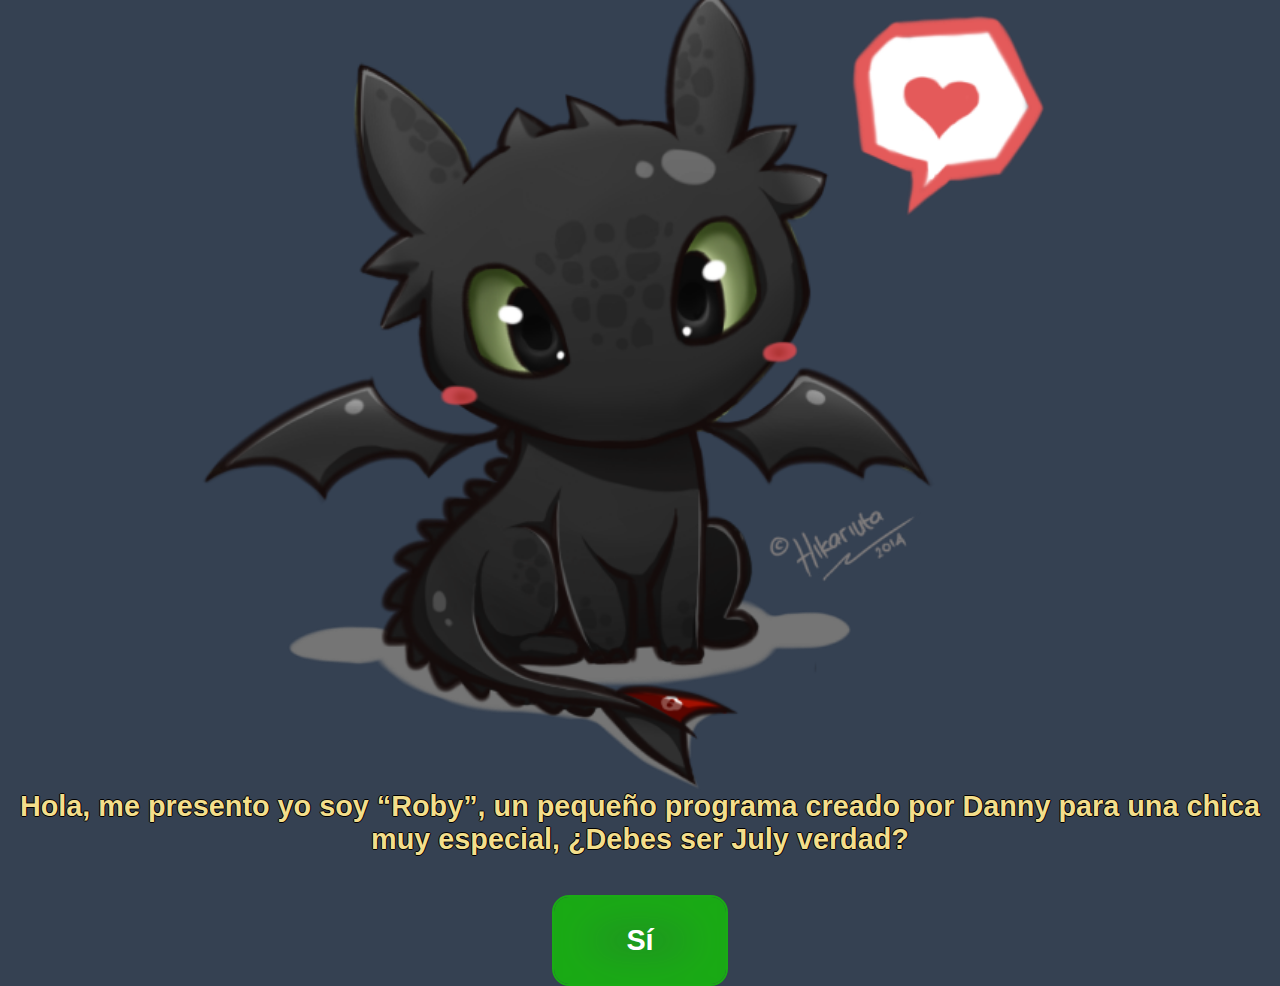
==== content.html @ a57b31a9 "Change Images" ====
<!DOCTYPE html>
<html lang="en">
  <head>
    <meta charset="UTF-8" />
    <meta http-equiv="X-UA-Compatible" content="IE=edge" />
    <meta name="viewport" content="width=device-width, initial-scale=1.0" />
    <link rel="stylesheet" href="css/styles.css" />
    <link rel="icon" type="image/x-icon" href="/scr/favicon-32x32.png">
    <title>Eres la Correcta</title>
  </head>
  <body>
    <div id="spin" class="">
      <div class="spin"></div>
    </div>
    <img
      style="margin-top: 0"
      alt=""
      class="centerImage"
      width="70%"
      src="scr/dragon-chimuelo-png-4-Transparent-Images.png"
    />
    <h1 style="margin-top: 0" id="text"></h1>
    <audio src="scr/fondo.mp3"></audio>
    <button id="nextButtom" onclick="myFunction()" class="btn third"></button>
    <a id="call" href="tel:123-456-7890" class="btn third d-hide">Sí</a>
    <a id="sendMessage" class="btn third d-hide">Sí</a>
    <script src="js/script.js"></script>
  </body>
</html>
---- css/styles.css ----
html,
body {
  margin: 0;
  padding: 0;
  width: 100%;
  height: 100%;
  background: #354152;
  font-family: "Montserrat", sans-serif;
  font-size: 16px;
}
.centerImage {
  display: block;
  margin-left: auto;
  margin-right: auto;
}
body {
  display: -webkit-box;
  display: -webkit-flex;
  display: -ms-flexbox;
  display: flex;
  -webkit-flex-wrap: wrap;
  -ms-flex-wrap: wrap;
  flex-wrap: wrap;
  -webkit-justify-content: space-around;
  -ms-flex-pack: distribute;
  justify-content: space-around;
  -webkit-box-align: center;
  -webkit-align-items: center;
  -ms-flex-align: center;
  align-items: center;
  -webkit-align-content: center;
  -ms-flex-line-pack: center;
  align-content: center;
}

h1 {
    text-shadow: -1px 0 black, 0 1px black, 1px 0 black, 0 -1px black;
  color: #F3DE8B;
  font-size: 1.8rem;
  display: block;
  width: 100%;
  text-align: center;
}

p {
  color: #F3DE8B;
  font-size: 1.2rem;
  width: 100%;
  padding: 20px;
  text-align: center;
}

.btn {
  box-sizing: border-box;
  -webkit-appearance: none;
  -moz-appearance: none;
  appearance: none;
  background-color: transparent;
  border: 2px solid #e74c3c;
  border-radius: 0.6em;
  color: #e74c3c;
  cursor: pointer;
  display: -webkit-box;
  display: -webkit-flex;
  display: -ms-flexbox;
  display: flex;
  -webkit-align-self: center;
  -ms-flex-item-align: center;
  align-self: center;
  font-size: 1.8rem;
  font-weight: 400;
  line-height: 1;
  margin: 20px;
  padding: 1em 2.5em;
  text-decoration: none;
  text-align: center;
  font-family: "Montserrat", sans-serif;
  font-weight: 700;
}
.btn:hover,
.btn:focus {
  color: #fff;
  outline: 0;
}

.third {
  border-color: #1aab15;
  color: #fff;
  box-shadow: 0 0 40px 40px #1aab15 inset, 0 0 0 0 #1aab15;
  -webkit-transition: all 150ms ease-in-out;
  transition: all 150ms ease-in-out;
}

.loading {
  position: fixed;
  top: 0;
  left: 0;
  right: 0;
  bottom: 0;
  background-color: #2c3e50;
  display: flex;
  justify-content: center;
  align-items: center;
  z-index: 9999;
  transition: 1s all;
  opacity: 0;
}
.loading.show {
  opacity: 1;
}
.loading .spin {
  border: 3px solid hsla(185, 100%, 62%, 0.2);
  border-top-color: #3cefff;
  border-radius: 50%;
  width: 3em;
  height: 3em;
  animation: spin 1s linear infinite;
}
@keyframes spin {
  to {
    transform: rotate(360deg);
  }
}

.d-hide{
  display: none;
}
.d-block{
  display: block;
}
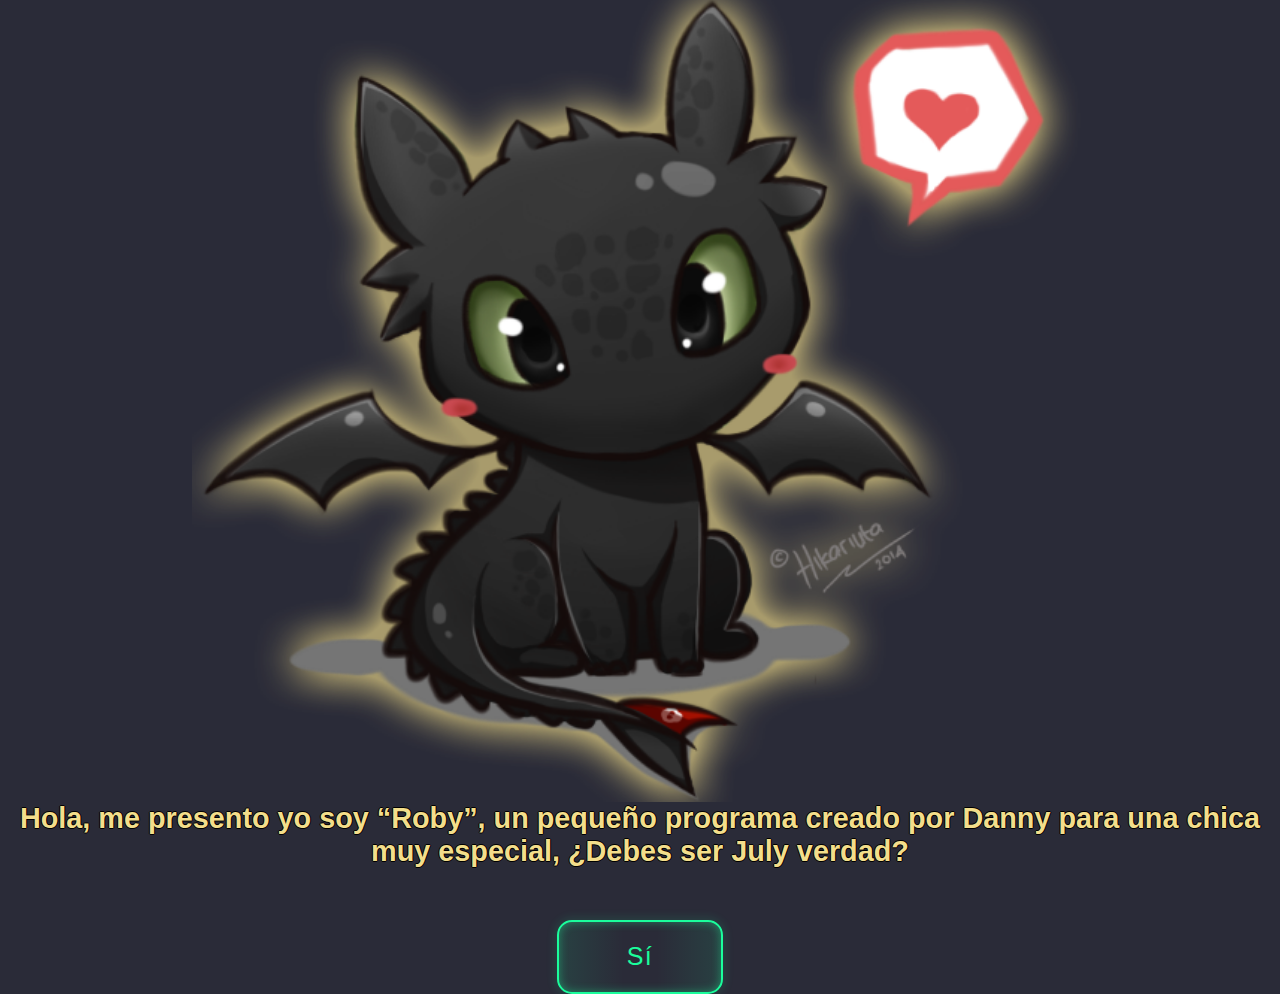
==== commit 2daab85b: "Change size font" ====
--- a/content.html
+++ b/content.html
@@ -5,7 +5,7 @@
     <meta http-equiv="X-UA-Compatible" content="IE=edge" />
     <meta name="viewport" content="width=device-width, initial-scale=1.0" />
     <link rel="stylesheet" href="css/styles.css" />
-    <link rel="icon" type="image/x-icon" href="/scr/favicon-32x32.png">
+    <link rel="icon" type="image/x-icon" href="/scr/favicon-32x32.png" />
     <title>Eres la Correcta</title>
   </head>
   <body>
@@ -15,15 +15,33 @@
     <img
       style="margin-top: 0"
       alt=""
+      id="imageSelected"
       class="centerImage"
       width="70%"
       src="scr/dragon-chimuelo-png-4-Transparent-Images.png"
     />
     <h1 style="margin-top: 0" id="text"></h1>
     <audio src="scr/fondo.mp3"></audio>
-    <button id="nextButtom" onclick="myFunction()" class="btn third"></button>
-    <a id="call" href="tel:123-456-7890" class="btn third d-hide">Sí</a>
-    <a id="sendMessage" class="btn third d-hide">Sí</a>
+    <button
+      id="nextButtom"
+      onclick="myFunction()"
+      class="button-green"
+    ></button>
+    <a id="call" href="tel:0995434022" class="button-green d-hide">
+      <img
+        class="img-space"
+        src="scr/phone-call-auricular-symbol-in-black_icon-icons.com_56483.png"
+        alt=""
+      />Llamar</a
+    >
+    <a id="sendMessage" href="https://wa.me/+593995434022/" class="button-green d-hide"
+      ><img
+        class="img-space"
+        src="scr/whatsapp-logo_icon-icons.com_57054.png"
+        alt=""
+      />Mensaje</a
+    >
+    <a id="btnNoResponse" class="button-red d-hide">No Quiero.</a>
     <script src="js/script.js"></script>
   </body>
 </html>
--- a/css/styles.css
+++ b/css/styles.css
@@ -4,7 +4,7 @@
   padding: 0;
   width: 100%;
   height: 100%;
-  background: #354152;
+  background: #2a2b38;
   font-family: "Montserrat", sans-serif;
   font-size: 16px;
 }
@@ -40,6 +40,8 @@
   display: block;
   width: 100%;
   text-align: center;
+  padding-left: 1rem;
+  padding-right: 1rem;
 }
 
 p {
@@ -90,7 +92,13 @@
   -webkit-transition: all 150ms ease-in-out;
   transition: all 150ms ease-in-out;
 }
-
+.four {
+  border-color: #b61613;
+  color: #fff;
+  box-shadow: 0 0 40px 40px #b61613 inset, 0 0 0 0 #b61613;
+  -webkit-transition: all 150ms ease-in-out;
+  transition: all 150ms ease-in-out;
+}
 .loading {
   position: fixed;
   top: 0;
@@ -128,3 +136,44 @@
 .d-block{
   display: block;
 }
+.img-space{
+  margin-right: 1rem;
+}
+/* From uiverse.io by @adamgiebl */
+.button-green {
+  --green: #1BFD9C;
+  margin-top: 2rem;
+  font-size: 25px;
+  padding: 0.7em 2.7em;
+  letter-spacing: 0.06em;
+  position: relative;
+  font-family: inherit;
+  border-radius: 0.6em;
+  overflow: hidden;
+  transition: all 0.3s;
+  line-height: 1.4em;
+  border: 2px solid var(--green);
+  background: linear-gradient(to right, rgba(27, 253, 156, 0.1) 1%, transparent 40%,transparent 60% , rgba(27, 253, 156, 0.1) 100%);
+  color: var(--green);
+  box-shadow: inset 0 0 10px rgba(27, 253, 156, 0.4), 0 0 9px 3px rgba(27, 253, 156, 0.1);
+ }
+ 
+ .button-red {
+  --green: #bd310e;
+  margin-top: 2rem;
+  font-size: 25px;
+  padding: 0.7em 2.7em;
+  letter-spacing: 0.06em;
+  position: relative;
+  font-family: inherit;
+  border-radius: 0.6em;
+  overflow: hidden;
+  transition: all 0.3s;
+  line-height: 1.4em;
+  border: 2px solid var(--green);
+  background: linear-gradient(to right, rgba(160, 10, 10, 0.4), 1%, transparent 40%,transparent 60% , rgba(160, 10, 10, 0.4) 100%);
+  color: var(--green);
+  box-shadow: inset 0 0 10px rgba(160, 10, 10, 0.4), 0 0 9px 3px rgba(160, 10, 10, 0.4),;
+ }
+ 
+ 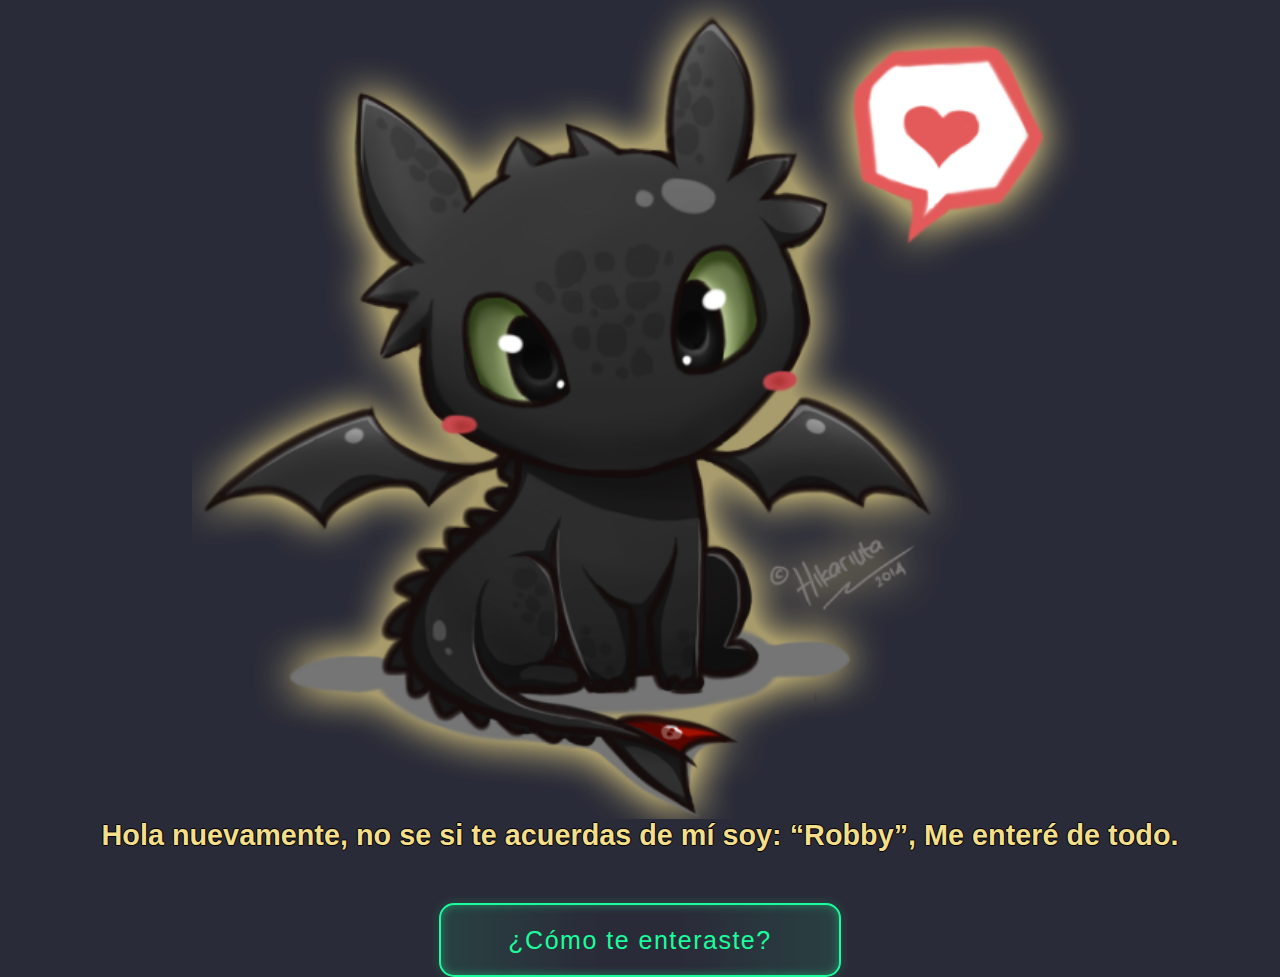
==== commit 912922eb: "Final" ====
--- a/content.html
+++ b/content.html
@@ -1,47 +1,30 @@
 <!DOCTYPE html>
 <html lang="en">
-  <head>
-    <meta charset="UTF-8" />
-    <meta http-equiv="X-UA-Compatible" content="IE=edge" />
-    <meta name="viewport" content="width=device-width, initial-scale=1.0" />
-    <link rel="stylesheet" href="css/styles.css" />
-    <link rel="icon" type="image/x-icon" href="/scr/favicon-32x32.png" />
-    <title>Eres la Correcta</title>
-  </head>
-  <body>
-    <div id="spin" class="">
-      <div class="spin"></div>
-    </div>
-    <img
-      style="margin-top: 0"
-      alt=""
-      id="imageSelected"
-      class="centerImage"
-      width="70%"
-      src="scr/dragon-chimuelo-png-4-Transparent-Images.png"
-    />
-    <h1 style="margin-top: 0" id="text"></h1>
-    <audio src="scr/fondo.mp3"></audio>
-    <button
-      id="nextButtom"
-      onclick="myFunction()"
-      class="button-green"
-    ></button>
-    <a id="call" href="tel:0995434022" class="button-green d-hide">
-      <img
-        class="img-space"
-        src="scr/phone-call-auricular-symbol-in-black_icon-icons.com_56483.png"
-        alt=""
-      />Llamar</a
-    >
-    <a id="sendMessage" href="https://wa.me/+593995434022/" class="button-green d-hide"
-      ><img
-        class="img-space"
-        src="scr/whatsapp-logo_icon-icons.com_57054.png"
-        alt=""
-      />Mensaje</a
-    >
-    <a id="btnNoResponse" class="button-red d-hide">No Quiero.</a>
-    <script src="js/script.js"></script>
-  </body>
-</html>
+
+<head>
+  <meta charset="UTF-8" />
+  <meta http-equiv="X-UA-Compatible" content="IE=edge" />
+  <meta name="viewport" content="width=device-width, initial-scale=1.0" />
+  <link rel="stylesheet" href="css/styles.css" />
+  <link rel="icon" type="image/x-icon" href="/scr/favicon-32x32.png" />
+  <title>Eres la Correcta</title>
+</head>
+
+<body>
+  <div id="spin" class="">
+    <div class="spin"></div>
+  </div>
+  <img style="margin-top: 0" alt="" id="imageSelected" class="centerImage" width="70%"
+    src="scr/dragon-chimuelo-png-4-Transparent-Images.png" />
+  <h1 style="margin-top: 0" id="text"></h1>
+  <audio src="scr/fondo2.mp3"></audio>
+  <button id="nextButtom" onclick="myFunction()" class="button-green"></button>
+  <a id="call" href="tel:0995434022" class="button-green d-hide">
+    <img class="img-space" src="scr/phone-call-auricular-symbol-in-black_icon-icons.com_56483.png" alt="" />Llamar</a>
+  <a id="sendMessage" href="https://wa.me/+593995434022/" class="button-green d-hide"><img class="img-space"
+      src="scr/whatsapp-logo_icon-icons.com_57054.png" alt="" />Mensaje</a>
+  <a id="btnNoResponse" class="button-red d-hide">No Quiero.</a>
+  <script src="js/script.js"></script>
+</body>
+
+</html>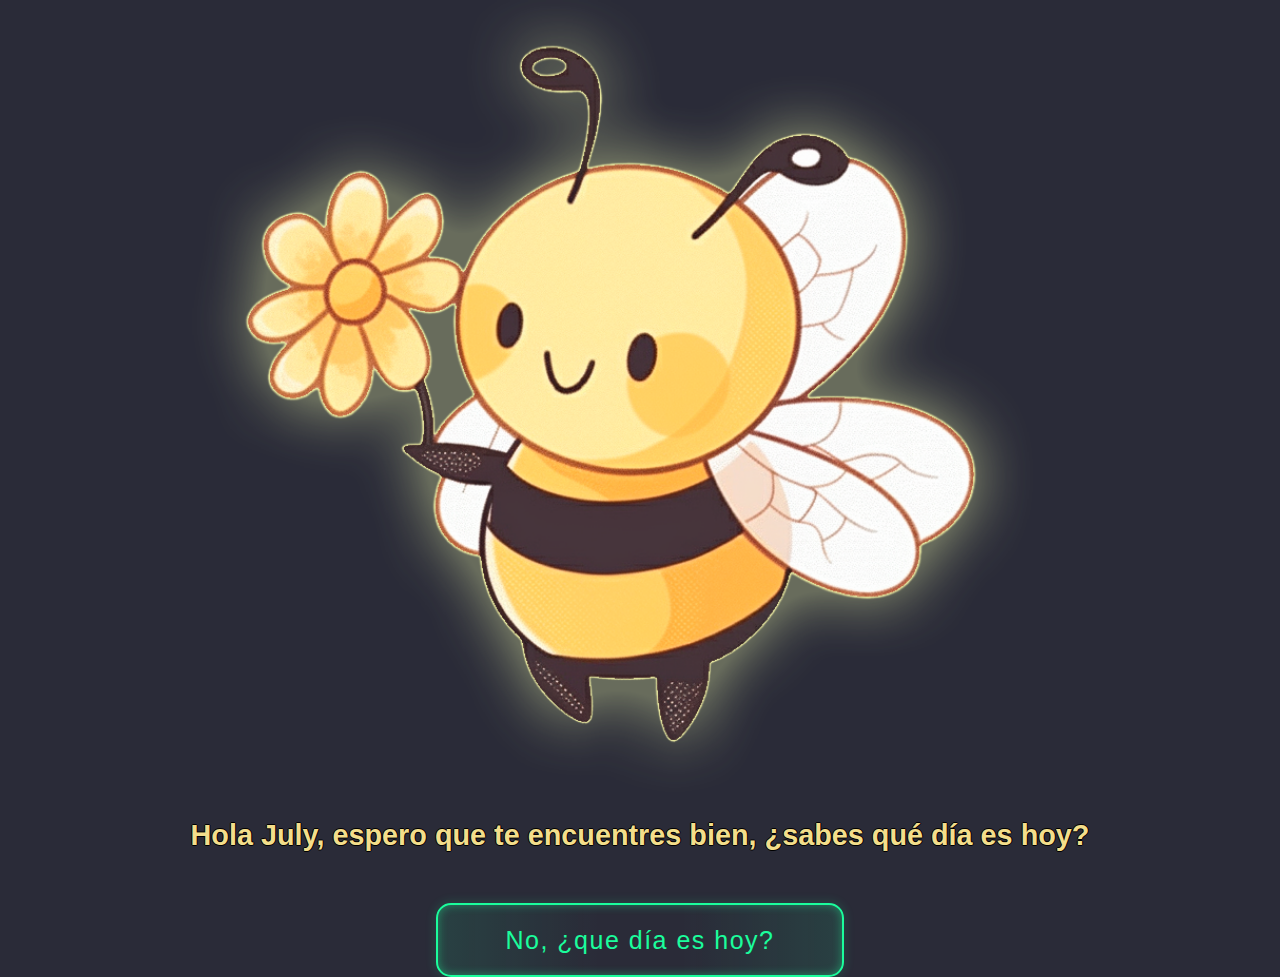
==== commit 7f28550a: "21 de Marzo" ====
--- a/content.html
+++ b/content.html
@@ -14,10 +14,9 @@
   <div id="spin" class="">
     <div class="spin"></div>
   </div>
-  <img style="margin-top: 0" alt="" id="imageSelected" class="centerImage" width="70%"
-    src="scr/dragon-chimuelo-png-4-Transparent-Images.png" />
+  <img style="margin-top: 0" alt="" id="imageSelected" class="centerImage" width="70%" src="scr/abeja.png" />
   <h1 style="margin-top: 0" id="text"></h1>
-  <audio src="scr/fondo2.mp3"></audio>
+  <audio src="scr/Floricienta.mp3"></audio>
   <button id="nextButtom" onclick="myFunction()" class="button-green"></button>
   <a id="call" href="tel:0995434022" class="button-green d-hide">
     <img class="img-space" src="scr/phone-call-auricular-symbol-in-black_icon-icons.com_56483.png" alt="" />Llamar</a>
